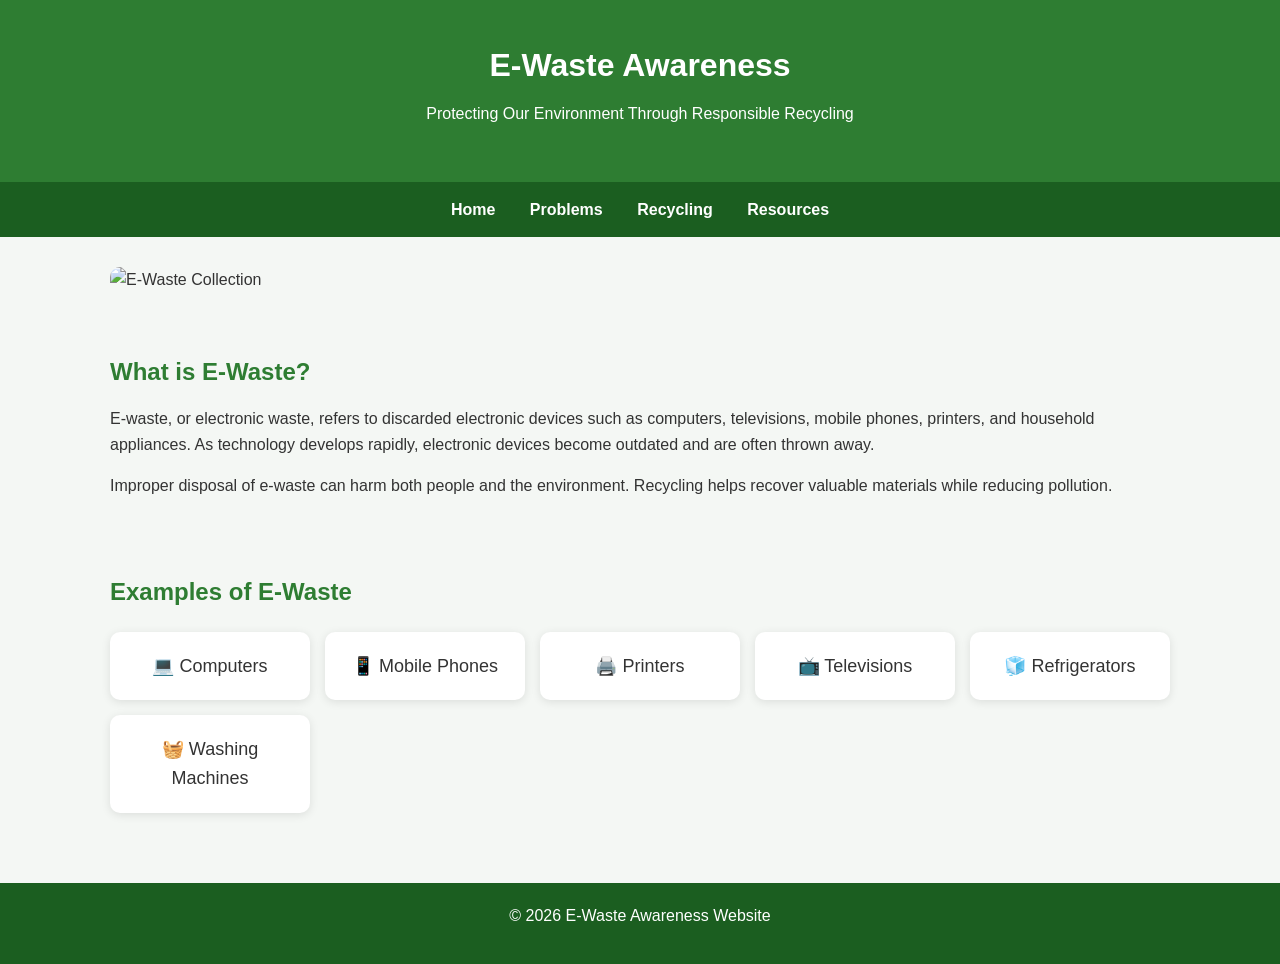
==== index.html @ d20be6e4 "" ====
<!DOCTYPE html>
<html lang="en">
<head>
<meta charset="UTF-8">
<meta name="viewport" content="width=device-width, initial-scale=1.0">
<title>E-Waste Awareness | Home</title>
<link rel="stylesheet" href="style.css">
</head>
<body>

<header>
    <h1>E-Waste Awareness</h1>
    <p>Protecting Our Environment Through Responsible Recycling</p>
</header>

<nav>
    <a href="index.html">Home</a>
    <a href="problems.html">Problems</a>
    <a href="recycling.html">Recycling</a>
    <a href="resources.html">Resources</a>
</nav>

<section class="hero">
    <img src="images/ewaste1.jpg" alt="E-Waste Collection">
</section>

<section>
    <h2>What is E-Waste?</h2>

    <p>
        E-waste, or electronic waste, refers to discarded electronic devices
        such as computers, televisions, mobile phones, printers, and household
        appliances. As technology develops rapidly, electronic devices become
        outdated and are often thrown away.
    </p>

    <p>
        Improper disposal of e-waste can harm both people and the environment.
        Recycling helps recover valuable materials while reducing pollution.
    </p>
</section>

<section>
    <h2>Examples of E-Waste</h2>

    <div class="cards">
        <div class="card">💻 Computers</div>
        <div class="card">📱 Mobile Phones</div>
        <div class="card">🖨️ Printers</div>
        <div class="card">📺 Televisions</div>
        <div class="card">🧊 Refrigerators</div>
        <div class="card">🧺 Washing Machines</div>
    </div>
</section>

<footer>
    <p>&copy; 2026 E-Waste Awareness Website</p>
</footer>

</body>
</html>
---- style.css ----
*{
    margin:0;
    padding:0;
    box-sizing:border-box;
}

body{
    font-family:Arial, sans-serif;
    background:#f4f7f4;
    color:#333;
    line-height:1.6;
}

header{
    background:#2e7d32;
    color:white;
    text-align:center;
    padding:40px 20px;
}

header h1{
    margin-bottom:10px;
}

nav{
    background:#1b5e20;
    padding:15px;
    text-align:center;
}

nav a{
    color:white;
    text-decoration:none;
    margin:0 15px;
    font-weight:bold;
}

nav a:hover{
    color:#c8e6c9;
}

section{
    max-width:1100px;
    margin:auto;
    padding:30px 20px;
}

.hero img,
section img{
    width:100%;
    max-height:500px;
    object-fit:cover;
    border-radius:10px;
}

h2{
    color:#2e7d32;
    margin-bottom:15px;
}

p{
    margin-bottom:15px;
}

.cards{
    display:grid;
    grid-template-columns:repeat(auto-fit,minmax(200px,1fr));
    gap:15px;
    margin-top:20px;
}

.card{
    background:white;
    padding:20px;
    text-align:center;
    border-radius:10px;
    box-shadow:0 2px 10px rgba(0,0,0,.1);
    font-size:18px;
}

ul{
    padding-left:20px;
}

li{
    margin-bottom:10px;
}

.button{
    display:inline-block;
    background:#2e7d32;
    color:white;
    padding:12px 20px;
    margin:10px;
    border-radius:6px;
    text-decoration:none;
}

.button:hover{
    background:#1b5e20;
}

form{
    background:white;
    padding:25px;
    border-radius:10px;
    box-shadow:0 2px 10px rgba(0,0,0,.1);
}

input,
textarea{
    width:100%;
    padding:12px;
    margin-top:5px;
    margin-bottom:15px;
    border:1px solid #ccc;
    border-radius:5px;
}

button{
    background:#2e7d32;
    color:white;
    border:none;
    padding:12px 20px;
    border-radius:5px;
    cursor:pointer;
}

button:hover{
    background:#1b5e20;
}

footer{
    background:#1b5e20;
    color:white;
    text-align:center;
    padding:20px;
    margin-top:40px;
}

@media(max-width:768px){
    nav a{
        display:block;
        margin:10px 0;
    }
}
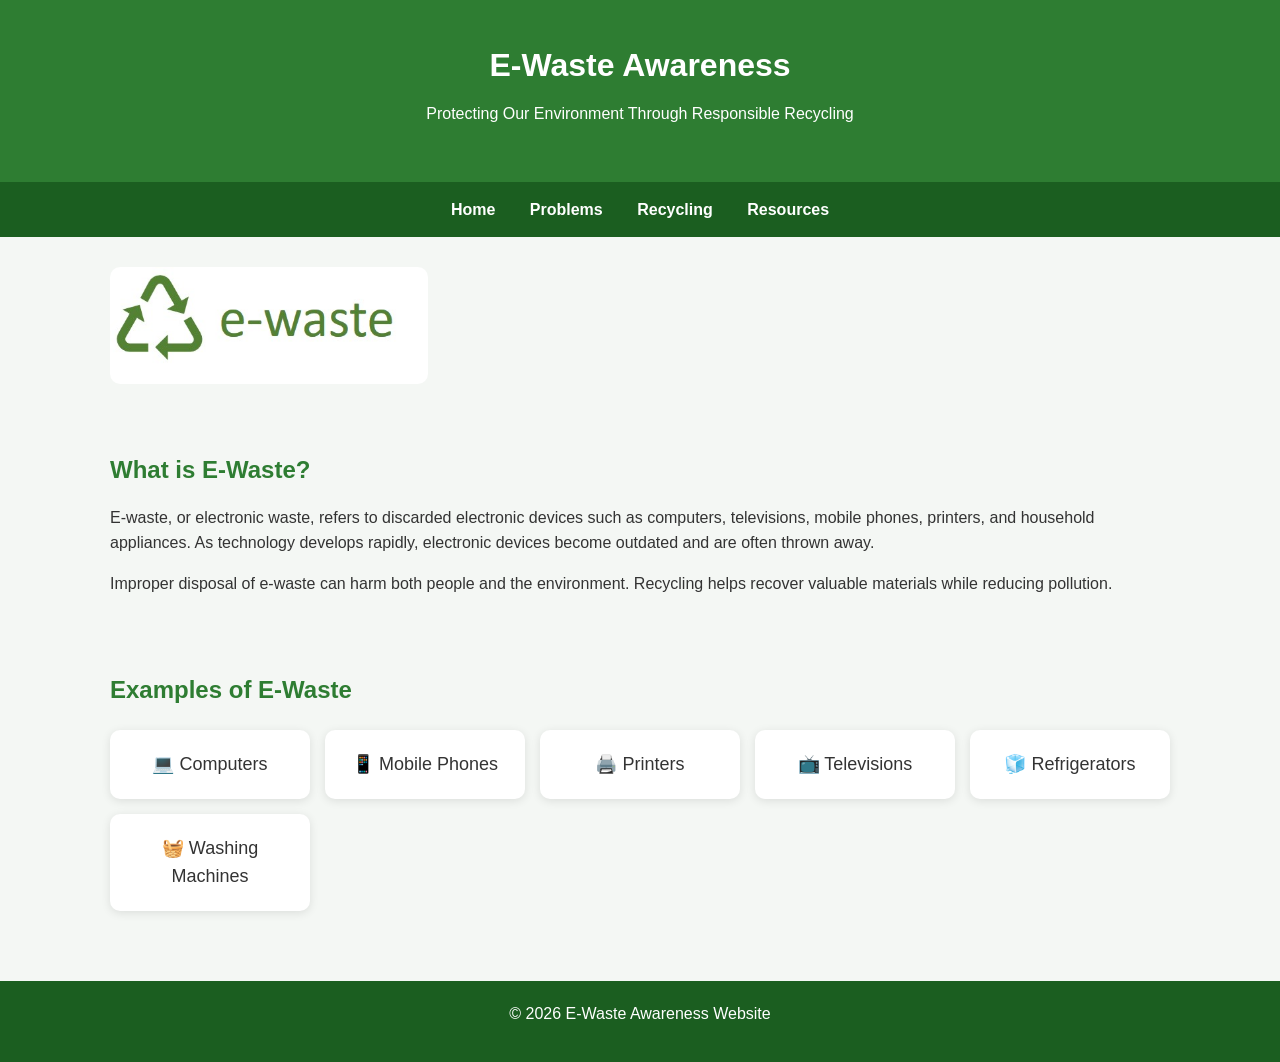
==== commit 9d548e7b: "" ====
--- a/index.html
+++ b/index.html
@@ -21,7 +21,7 @@
 </nav>
 
 <section class="hero">
-    <img src="images/ewaste1.jpg" alt="E-Waste Collection">
+    <img src="images/ewaste-logo.jpg" alt="E-Waste Collection">
 </section>
 
 <section>
--- a/style.css
+++ b/style.css
@@ -47,7 +47,7 @@
 
 .hero img,
 section img{
-    width:100%;
+    width:30%;
     max-height:500px;
     object-fit:cover;
     border-radius:10px;
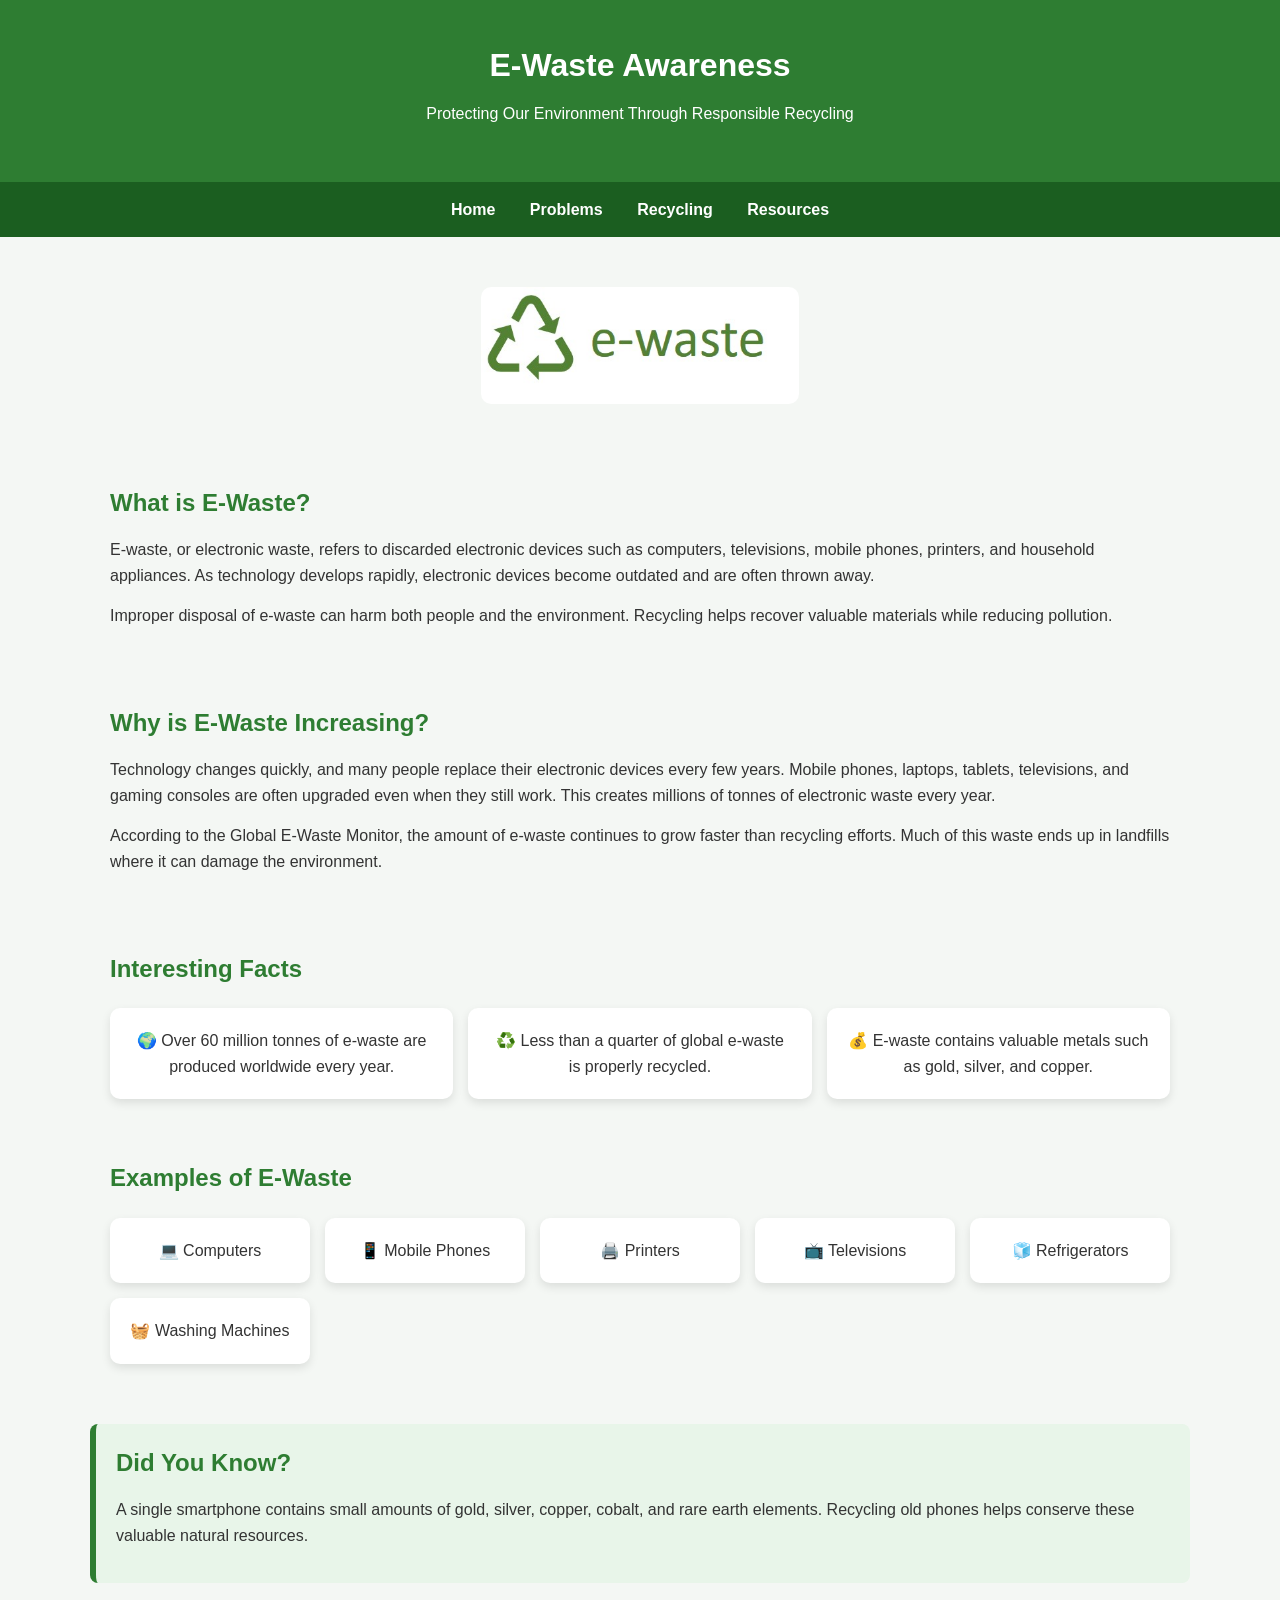
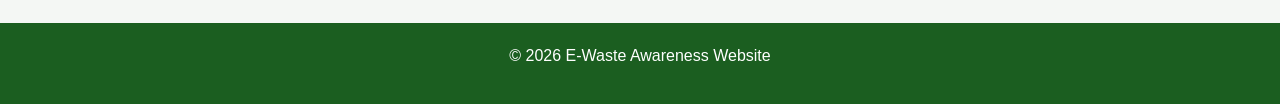
==== commit b0e1dcbd: "" ====
--- a/index.html
+++ b/index.html
@@ -41,6 +41,42 @@
 </section>
 
 <section>
+    <h2>Why is E-Waste Increasing?</h2>
+
+    <p>
+        Technology changes quickly, and many people replace their electronic
+        devices every few years. Mobile phones, laptops, tablets, televisions,
+        and gaming consoles are often upgraded even when they still work.
+        This creates millions of tonnes of electronic waste every year.
+    </p>
+
+    <p>
+        According to the Global E-Waste Monitor, the amount of e-waste
+        continues to grow faster than recycling efforts. Much of this waste
+        ends up in landfills where it can damage the environment.
+    </p>
+</section>
+
+
+<section>
+    <h2>Interesting Facts</h2>
+
+    <div class="cards">
+        <div class="card">
+            🌍 Over 60 million tonnes of e-waste are produced worldwide every year.
+        </div>
+
+        <div class="card">
+            ♻️ Less than a quarter of global e-waste is properly recycled.
+        </div>
+
+        <div class="card">
+            💰 E-waste contains valuable metals such as gold, silver, and copper.
+        </div>
+    </div>
+</section>
+
+<section>
     <h2>Examples of E-Waste</h2>
 
     <div class="cards">
@@ -53,6 +89,16 @@
     </div>
 </section>
 
+<section class="fact">
+    <h2>Did You Know?</h2>
+
+    <p>
+        A single smartphone contains small amounts of gold, silver, copper,
+        cobalt, and rare earth elements. Recycling old phones helps conserve
+        these valuable natural resources.
+    </p>
+</section>
+
 <footer>
     <p>&copy; 2026 E-Waste Awareness Website</p>
 </footer>
--- a/style.css
+++ b/style.css
@@ -53,6 +53,27 @@
     border-radius:10px;
 }
 
+.recycle img{
+    width:20%;
+    max-height:500px;
+    object-fit:cover;
+    border-radius:10px;
+}
+
+
+.hero,
+.recycle{
+    text-align:center;
+}
+
+.hero img,
+.recycle img,
+section img{
+    display:block;
+    margin:20px auto;
+}
+
+
 h2{
     color:#2e7d32;
     margin-bottom:15px;
@@ -72,11 +93,25 @@
 .card{
     background:white;
     padding:20px;
+    border-radius:10px;
     text-align:center;
-    border-radius:10px;
-    box-shadow:0 2px 10px rgba(0,0,0,.1);
-    font-size:18px;
+    box-shadow:0 4px 10px rgba(0,0,0,.1);
+    transition:.3s;
 }
+
+.card:hover{
+    transform:translateY(-5px);
+}
+
+
+.fact{
+    background:#e8f5e9;
+    border-left:6px solid #2e7d32;
+    padding:20px;
+    border-radius:8px;
+    margin:30px auto;
+}
+
 
 ul{
     padding-left:20px;
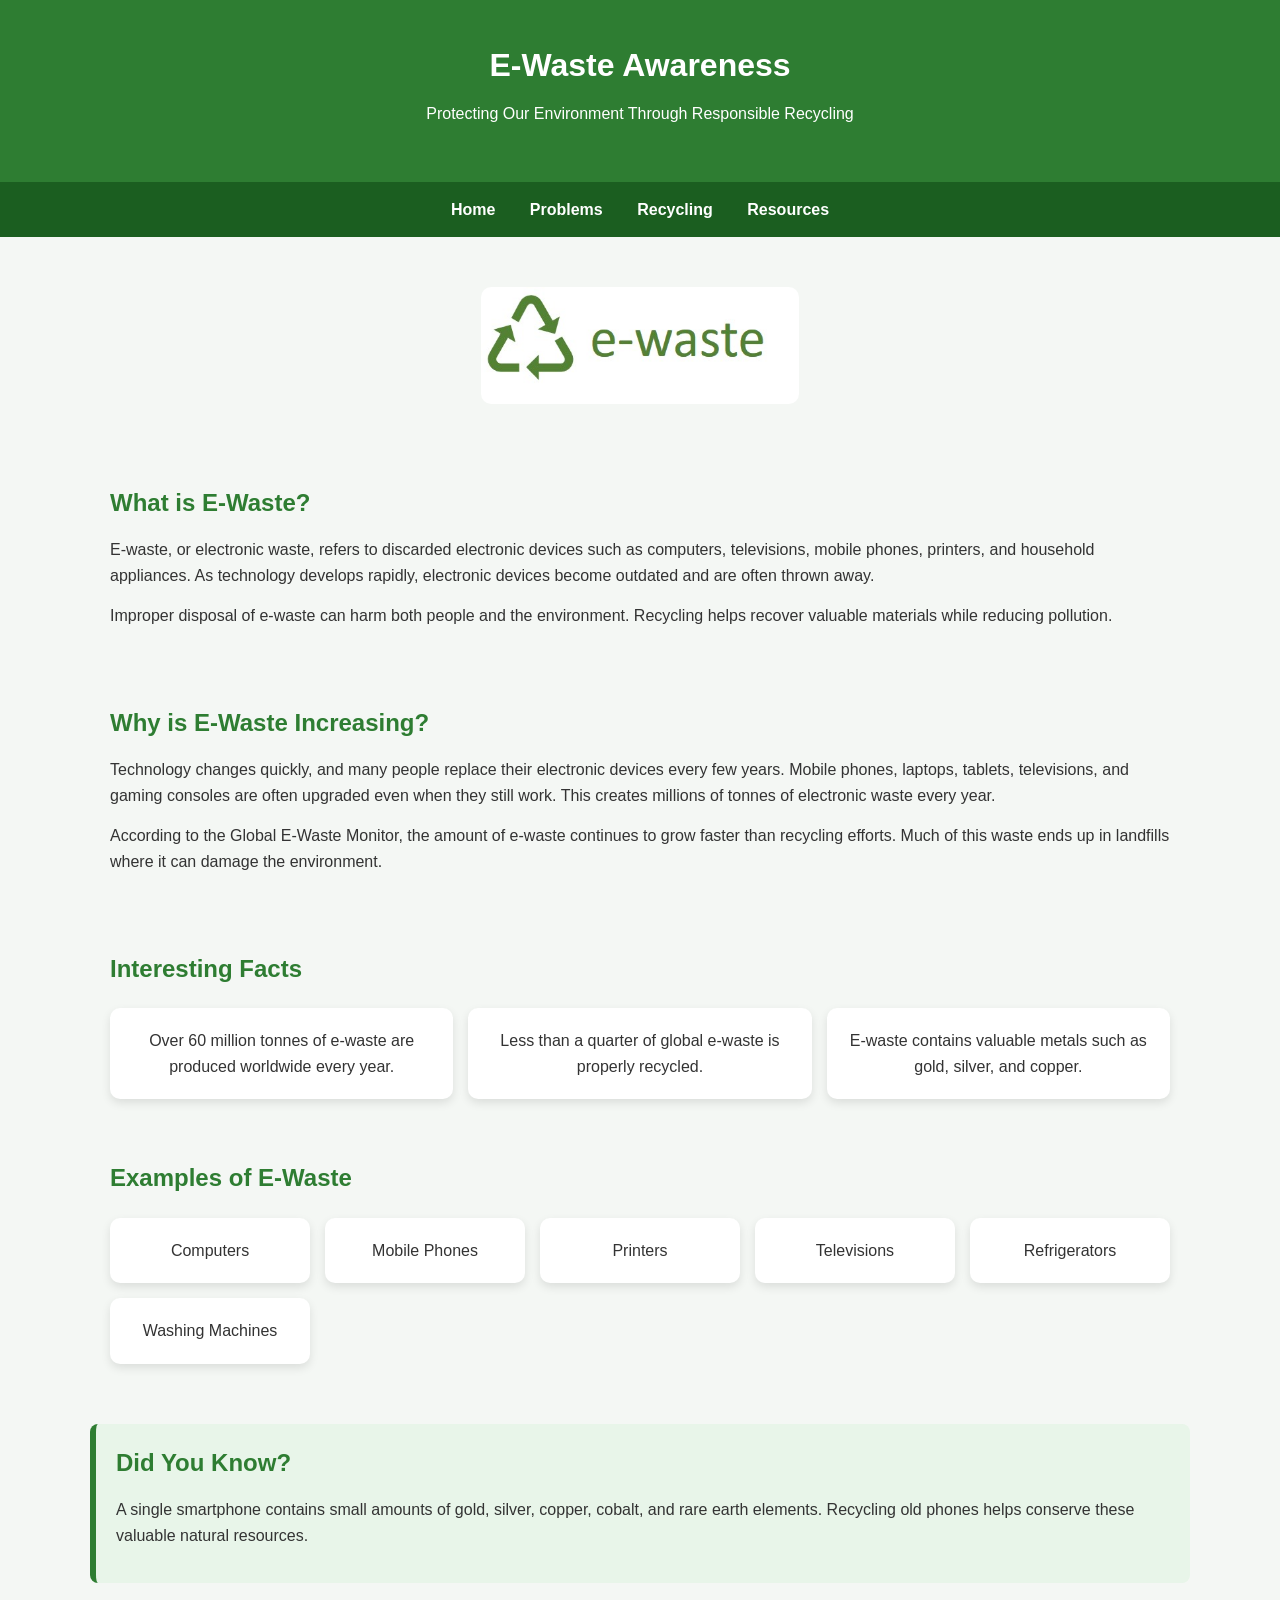
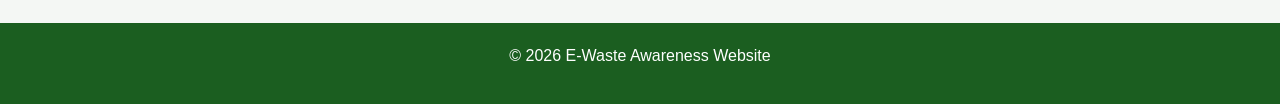
==== commit 631fbce2: "" ====
--- a/index.html
+++ b/index.html
@@ -63,15 +63,15 @@
 
     <div class="cards">
         <div class="card">
-            🌍 Over 60 million tonnes of e-waste are produced worldwide every year.
+             Over 60 million tonnes of e-waste are produced worldwide every year.
         </div>
 
         <div class="card">
-            ♻️ Less than a quarter of global e-waste is properly recycled.
+             Less than a quarter of global e-waste is properly recycled.
         </div>
 
         <div class="card">
-            💰 E-waste contains valuable metals such as gold, silver, and copper.
+             E-waste contains valuable metals such as gold, silver, and copper.
         </div>
     </div>
 </section>
@@ -80,12 +80,12 @@
     <h2>Examples of E-Waste</h2>
 
     <div class="cards">
-        <div class="card">💻 Computers</div>
-        <div class="card">📱 Mobile Phones</div>
-        <div class="card">🖨️ Printers</div>
-        <div class="card">📺 Televisions</div>
-        <div class="card">🧊 Refrigerators</div>
-        <div class="card">🧺 Washing Machines</div>
+        <div class="card"> Computers</div>
+        <div class="card"> Mobile Phones</div>
+        <div class="card"> Printers</div>
+        <div class="card"> Televisions</div>
+        <div class="card"> Refrigerators</div>
+        <div class="card"> Washing Machines</div>
     </div>
 </section>
 
